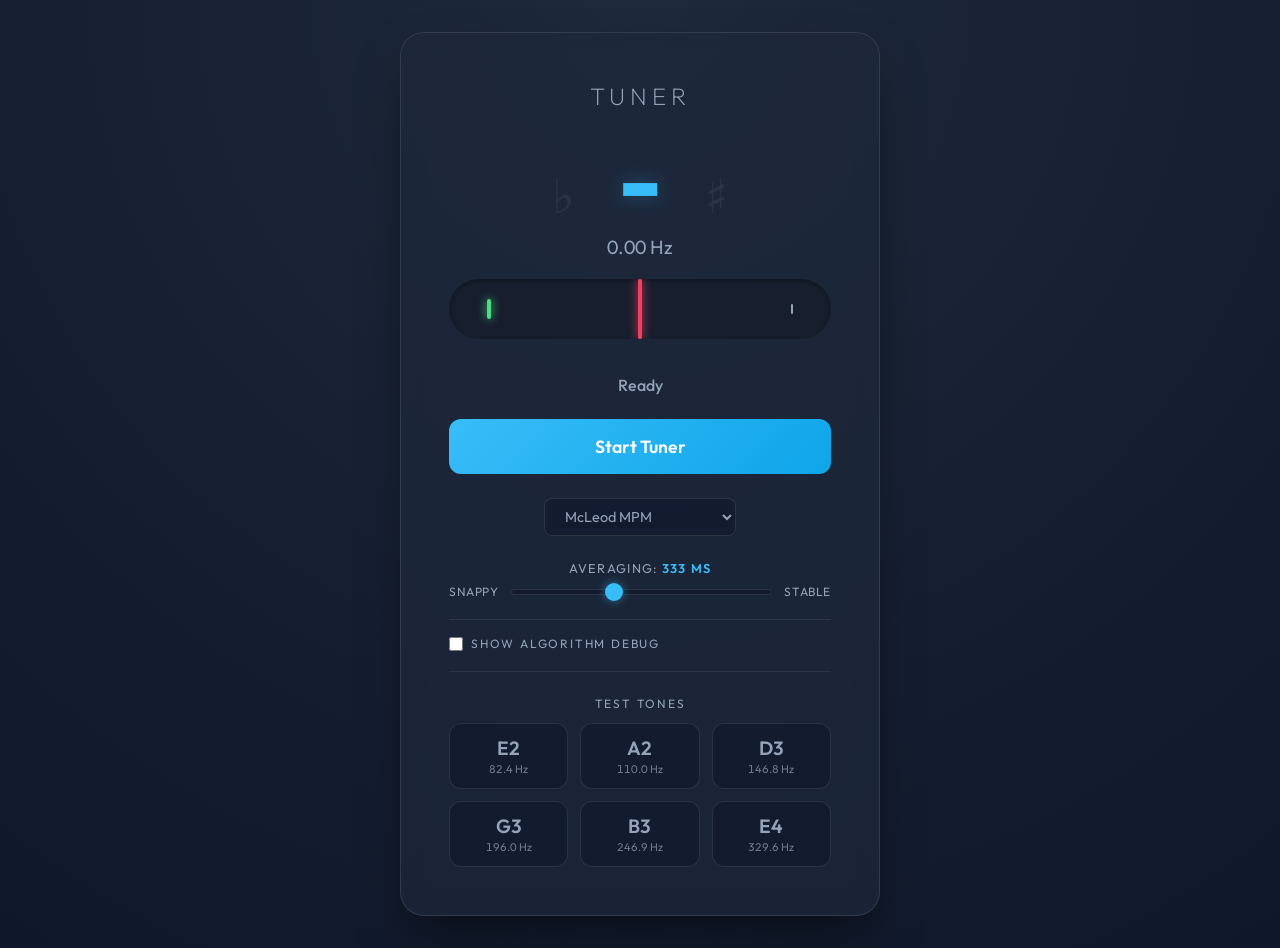
==== index.html @ 08ad1fb2 "Reodred a bit the elements of the GUI" ====
<!DOCTYPE html>
<html lang="en">

<head>
    <meta charset="UTF-8">
    <meta name="viewport" content="width=device-width, initial-scale=1.0">
    <title>Professional Guitar Tuner</title>
    <link rel="preconnect" href="https://fonts.googleapis.com">
    <link rel="preconnect" href="https://fonts.gstatic.com" crossorigin>
    <link href="https://fonts.googleapis.com/css2?family=Outfit:wght@200;400;700&display=swap" rel="stylesheet">
    <link rel="stylesheet" href="style.css">
</head>

<body>
    <div class="tuner-container">
        <h1 class="title">Tuner</h1>

        <div class="display-area">
            <div class="direction-indicator flat" id="flat-indicator">♭</div>
            <div class="note-display-group">
                <div class="note-name" id="note-name">-</div>
                <div class="frequency-text" id="frequency">0.00 Hz</div>
            </div>
            <div class="direction-indicator sharp" id="sharp-indicator">♯</div>
        </div>

        <div class="meter-container">
            <div class="meter-scale">
                <div class="marker center"></div>
                <div class="marker left-1"></div>
                <div class="marker right-1"></div>
            </div>
            <div class="needle" id="needle"></div>
        </div>

        <div class="status-indicator" id="tuning-status">Ready</div>

        <div class="action-group">
            <button id="start-btn" class="start-btn">Start Tuner</button>

            <select id="algorithm-select" class="algorithm-select">
                <option value="yin">YIN (Accurate)</option>
                <option value="mcleod" selected>McLeod MPM</option>
                <option value="autocorr">Autocorrelation (Fast)</option>
            </select>

            <div class="slider-group">
                <span class="slider-label">Averaging: <span id="smoothing-val">333 ms</span></span>
                <div class="slider-container">
                    <span class="slider-icon">Snappy</span>
                    <input type="range" id="smoothing-slider" class="styled-slider" min="1" max="50" value="20" step="1">
                    <span class="slider-icon">Stable</span>
                </div>
            </div>
        </div>

        <div class="debug-section">
            <label class="debug-label">
                <input type="checkbox" id="debug-toggle">
                Show Algorithm Debug
            </label>
            <div class="debug-canvas-wrapper" style="display: none;">
                <canvas id="debug-canvas"></canvas>
                <div id="debug-info" class="debug-info"></div>
            </div>
        </div>

        <div class="test-tone-section">
            <div class="test-tone-label">Test Tones</div>
            <div class="test-tone-grid">
                <button class="tone-btn" data-string="0">
                    <span class="tone-name">E2</span>
                    <span class="tone-freq">82.4 Hz</span>
                </button>
                <button class="tone-btn" data-string="1">
                    <span class="tone-name">A2</span>
                    <span class="tone-freq">110.0 Hz</span>
                </button>
                <button class="tone-btn" data-string="2">
                    <span class="tone-name">D3</span>
                    <span class="tone-freq">146.8 Hz</span>
                </button>
                <button class="tone-btn" data-string="3">
                    <span class="tone-name">G3</span>
                    <span class="tone-freq">196.0 Hz</span>
                </button>
                <button class="tone-btn" data-string="4">
                    <span class="tone-name">B3</span>
                    <span class="tone-freq">246.9 Hz</span>
                </button>
                <button class="tone-btn" data-string="5">
                    <span class="tone-name">E4</span>
                    <span class="tone-freq">329.6 Hz</span>
                </button>
            </div>
        </div>
    </div>

    <script src="app.js"></script>
</body>

</html>
---- style.css ----
:root {
    --bg-color: #0f172a;
    --card-bg: rgba(30, 41, 59, 0.7);
    --text-primary: #f8fafc;
    --text-secondary: #94a3b8;
    --accent-color: #38bdf8;
    --success-color: #4ade80;
    --warning-color: #fbbf24;
    --danger-color: #f87171;
    --needle-color: #f43f5e;
}

* {
    box-sizing: border-box;
    margin: 0;
    padding: 0;
}

body {
    font-family: 'Outfit', sans-serif;
    background-color: var(--bg-color);
    background-image: radial-gradient(circle at 50% 0%, #1e293b 0%, #0f172a 100%);
    color: var(--text-primary);
    display: flex;
    justify-content: center;
    align-items: center;
    min-height: 100vh;
    overflow: auto;
    padding: 2rem 0;
}

.tuner-container {
    background: var(--card-bg);
    backdrop-filter: blur(12px);
    -webkit-backdrop-filter: blur(12px);
    border: 1px solid rgba(255, 255, 255, 0.1);
    border-radius: 24px;
    padding: 3rem;
    width: 90%;
    max-width: 480px;
    text-align: center;
    box-shadow: 0 25px 50px -12px rgba(0, 0, 0, 0.5);
    display: flex;
    flex-direction: column;
    align-items: center;
    gap: 1.25rem;
}

.title {
    font-size: 1.5rem;
    font-weight: 200;
    text-transform: uppercase;
    letter-spacing: 0.2em;
    color: var(--text-secondary);
}

.controls {
    margin-bottom: 0;
    display: flex;
    flex-direction: column;
    align-items: center;
    gap: 1.5rem;
    width: 100%;
}

.slider-group {
    display: flex;
    flex-direction: column;
    align-items: center;
    gap: 0.5rem;
    width: 100%;
}

.slider-label {
    font-size: 0.8rem;
    color: var(--text-secondary);
    text-transform: uppercase;
    letter-spacing: 0.1em;
}

#smoothing-val {
    color: var(--accent-color);
    font-weight: 600;
}

.slider-container {
    display: flex;
    align-items: center;
    gap: 0.75rem;
    width: 100%;
}

.slider-icon {
    font-size: 0.75rem;
    color: var(--text-secondary);
    text-transform: uppercase;
    letter-spacing: 0.05em;
    user-select: none;
}

.styled-slider {
    -webkit-appearance: none;
    appearance: none;
    width: 100%;
    height: 6px;
    background: rgba(15, 23, 42, 0.6);
    border: 1px solid rgba(255, 255, 255, 0.1);
    border-radius: 3px;
    outline: none;
    flex: 1;
}

.styled-slider::-webkit-slider-thumb {
    -webkit-appearance: none;
    appearance: none;
    width: 18px;
    height: 18px;
    border-radius: 50%;
    background: var(--accent-color);
    cursor: pointer;
    box-shadow: 0 0 10px rgba(56, 189, 248, 0.5);
    transition: transform 0.1s;
}

.styled-slider::-moz-range-thumb {
    width: 18px;
    height: 18px;
    border-radius: 50%;
    background: var(--accent-color);
    cursor: pointer;
    box-shadow: 0 0 10px rgba(56, 189, 248, 0.5);
    border: none;
    transition: transform 0.1s;
}

.styled-slider::-webkit-slider-thumb:hover {
    transform: scale(1.2);
}

.styled-slider::-moz-range-thumb:hover {
    transform: scale(1.2);
}

.algorithm-select {
    padding: 0.5rem 1rem;
    background: rgba(15, 23, 42, 0.6);
    border: 1px solid rgba(255, 255, 255, 0.1);
    color: var(--text-secondary);
    border-radius: 8px;
    font-size: 0.9rem;
    outline: none;
    cursor: pointer;
    backdrop-filter: blur(4px);
    transition: all 0.2s;
    font-family: inherit;
}

.algorithm-select:hover {
    background: rgba(30, 41, 59, 0.8);
    border-color: var(--accent-color);
    color: var(--text-primary);
}

.display-area {
    margin: 0;
    display: flex;
    justify-content: center;
    align-items: center;
    gap: 2rem;
}

.note-display-group {
    display: flex;
    flex-direction: column;
    align-items: center;
}

.direction-indicator {
    font-size: 3rem;
    color: var(--text-secondary);
    opacity: 0.1;
    transition: opacity 0.2s, color 0.2s, text-shadow 0.2s;
}

.direction-indicator.visible {
    opacity: 1;
}

.direction-indicator.flat.visible {
    color: var(--warning-color);
    text-shadow: 0 0 20px var(--warning-color);
}

.direction-indicator.sharp.visible {
    color: var(--warning-color);
    text-shadow: 0 0 20px var(--warning-color);
}

.note-name {
    font-size: 6rem;
    font-weight: 700;
    line-height: 1;
    color: var(--accent-color);
    text-shadow: 0 0 20px rgba(56, 189, 248, 0.3);
    transition: color 0.3s ease, text-shadow 0.3s ease;
}

.note-name.in-tune {
    color: var(--success-color);
    text-shadow: 0 0 30px rgba(74, 222, 128, 0.5);
}

.frequency-text {
    font-size: 1.2rem;
    color: var(--text-secondary);
    font-variant-numeric: tabular-nums;
    margin-top: 0.5rem;
}

.meter-container {
    position: relative;
    width: 100%;
    height: 60px;
    background: rgba(0, 0, 0, 0.2);
    border-radius: 30px;
    overflow: hidden;
    margin-bottom: 1rem;
    box-shadow: inset 0 2px 4px rgba(0, 0, 0, 0.3);
}

.meter-scale {
    position: absolute;
    top: 50%;
    left: 0;
    width: 100%;
    height: 20px;
    transform: translateY(-50%);
    display: flex;
    justify-content: space-between;
    align-items: center;
    padding: 0 10%;
}

.marker {
    width: 2px;
    height: 10px;
    background: var(--text-secondary);
    border-radius: 2px;
}

.marker.center {
    height: 20px;
    width: 4px;
    background: var(--success-color);
    box-shadow: 0 0 10px var(--success-color);
}

.needle {
    position: absolute;
    top: 0;
    left: 50%;
    width: 4px;
    height: 100%;
    background: var(--needle-color);
    transform: translateX(-50%);
    transition: left 0.1s linear, background-color 0.2s;
    /* Smooth transition */
    box-shadow: 0 0 10px var(--needle-color);
    border-radius: 2px;
}

.status-indicator {
    font-size: 1rem;
    font-weight: 500;
    color: var(--text-secondary);
    min-height: 1.5rem;
}

.action-group {
    display: flex;
    flex-direction: column;
    align-items: center;
    gap: 1.5rem;
    width: 100%;
}

.start-btn {
    background: linear-gradient(135deg, var(--accent-color), #0ea5e9);
    color: #fff;
    border: none;
    padding: 1rem 2rem;
    border-radius: 12px;
    font-size: 1.1rem;
    font-weight: 600;
    cursor: pointer;
    transition: transform 0.2s, box-shadow 0.2s;
    font-family: inherit;
    width: 100%;
}

.start-btn:hover {
    transform: translateY(-2px);
    box-shadow: 0 10px 20px -5px rgba(14, 165, 233, 0.4);
}

.start-btn:active {
    transform: translateY(0);
}

/* Debug Section */
.debug-section {
    width: 100%;
    border-top: 1px solid rgba(255, 255, 255, 0.08);
    padding-top: 1rem;
}

.debug-label {
    display: flex;
    align-items: center;
    gap: 0.5rem;
    font-size: 0.75rem;
    text-transform: uppercase;
    letter-spacing: 0.15em;
    color: var(--text-secondary);
    cursor: pointer;
    user-select: none;
}

.debug-label input[type="checkbox"] {
    accent-color: var(--accent-color);
    width: 14px;
    height: 14px;
    cursor: pointer;
}

.debug-canvas-wrapper {
    margin-top: 0.75rem;
    width: 100%;
    border-radius: 12px;
    overflow: hidden;
    border: 1px solid rgba(255, 255, 255, 0.08);
}

.debug-canvas-wrapper canvas {
    width: 100%;
    display: block;
}

.debug-info {
    padding: 0.5rem 0.75rem;
    font-size: 0.7rem;
    font-family: 'Outfit', monospace;
    color: var(--text-secondary);
    background: rgba(15, 23, 42, 0.8);
    line-height: 1.6;
    display: grid;
    grid-template-columns: repeat(3, 1fr);
}

.debug-info span {
    white-space: nowrap;
    font-variant-numeric: tabular-nums;
}

.debug-info .perf-good { color: var(--success-color); }
.debug-info .perf-ok { color: var(--warning-color); }
.debug-info .perf-bad { color: var(--danger-color); }

/* Test Tone Section */
.test-tone-section {
    width: 100%;
    border-top: 1px solid rgba(255, 255, 255, 0.08);
    padding-top: 1.5rem;
}

.test-tone-label {
    font-size: 0.75rem;
    text-transform: uppercase;
    letter-spacing: 0.15em;
    color: var(--text-secondary);
    margin-bottom: 0.75rem;
}

.test-tone-grid {
    display: grid;
    grid-template-columns: repeat(3, 1fr);
    gap: 0.75rem;
    width: 100%;
}

.tone-btn {
    display: flex;
    flex-direction: column;
    align-items: center;
    justify-content: center;
    padding: 0.75rem 0.5rem;
    background: rgba(15, 23, 42, 0.6);
    border: 1px solid rgba(255, 255, 255, 0.1);
    color: var(--text-secondary);
    border-radius: 12px;
    cursor: pointer;
    transition: all 0.2s;
    font-family: inherit;
    min-height: 60px;
    user-select: none;
    -webkit-tap-highlight-color: transparent;
}

.tone-btn:hover {
    background: rgba(30, 41, 59, 0.8);
    border-color: rgba(255, 255, 255, 0.2);
    color: var(--text-primary);
}

.tone-btn.active {
    background: rgba(56, 189, 248, 0.15);
    border-color: var(--accent-color);
    color: var(--accent-color);
    box-shadow: 0 0 15px rgba(56, 189, 248, 0.2);
}

.tone-btn.active .tone-freq {
    color: var(--accent-color);
    opacity: 0.8;
}

.tone-name {
    font-size: 1.2rem;
    font-weight: 600;
    margin-bottom: 2px;
}

.tone-freq {
    font-size: 0.7rem;
    opacity: 0.7;
    font-variant-numeric: tabular-nums;
}

/* Responsive adjustments */
@media (max-width: 480px) {
    .note-name {
        font-size: 4rem;
    }

    .tuner-container {
        padding: 2rem;
    }
}
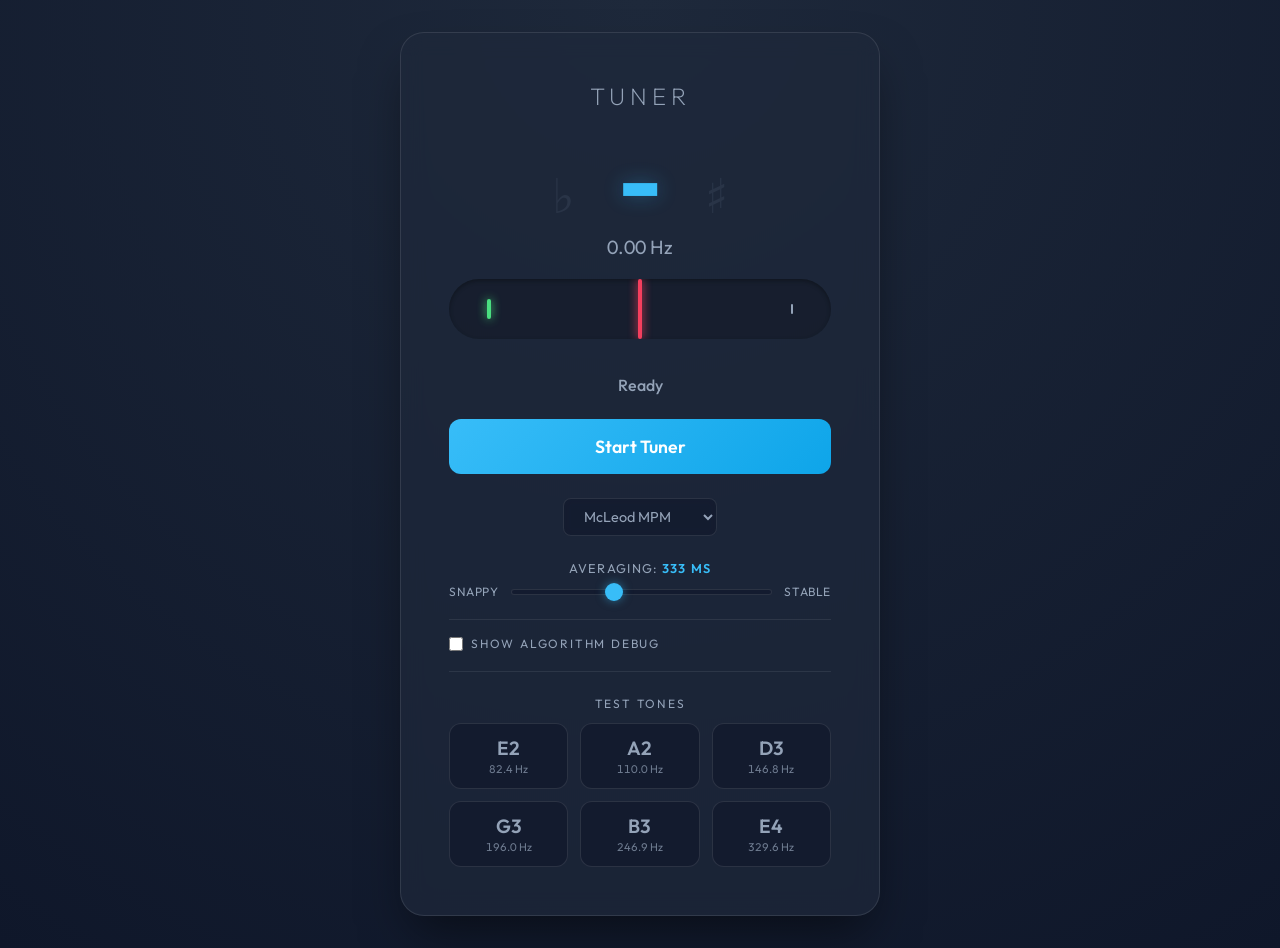
==== commit 486d2326: "refactor: Simplify algorithm selection option text and reformat smoothing slider input." ====
--- a/index.html
+++ b/index.html
@@ -39,16 +39,17 @@
             <button id="start-btn" class="start-btn">Start Tuner</button>
 
             <select id="algorithm-select" class="algorithm-select">
-                <option value="yin">YIN (Accurate)</option>
+                <option value="yin">YIN</option>
                 <option value="mcleod" selected>McLeod MPM</option>
-                <option value="autocorr">Autocorrelation (Fast)</option>
+                <option value="autocorr">Autocorrelation</option>
             </select>
 
             <div class="slider-group">
                 <span class="slider-label">Averaging: <span id="smoothing-val">333 ms</span></span>
                 <div class="slider-container">
                     <span class="slider-icon">Snappy</span>
-                    <input type="range" id="smoothing-slider" class="styled-slider" min="1" max="50" value="20" step="1">
+                    <input type="range" id="smoothing-slider" class="styled-slider" min="1" max="50" value="20"
+                        step="1">
                     <span class="slider-icon">Stable</span>
                 </div>
             </div>
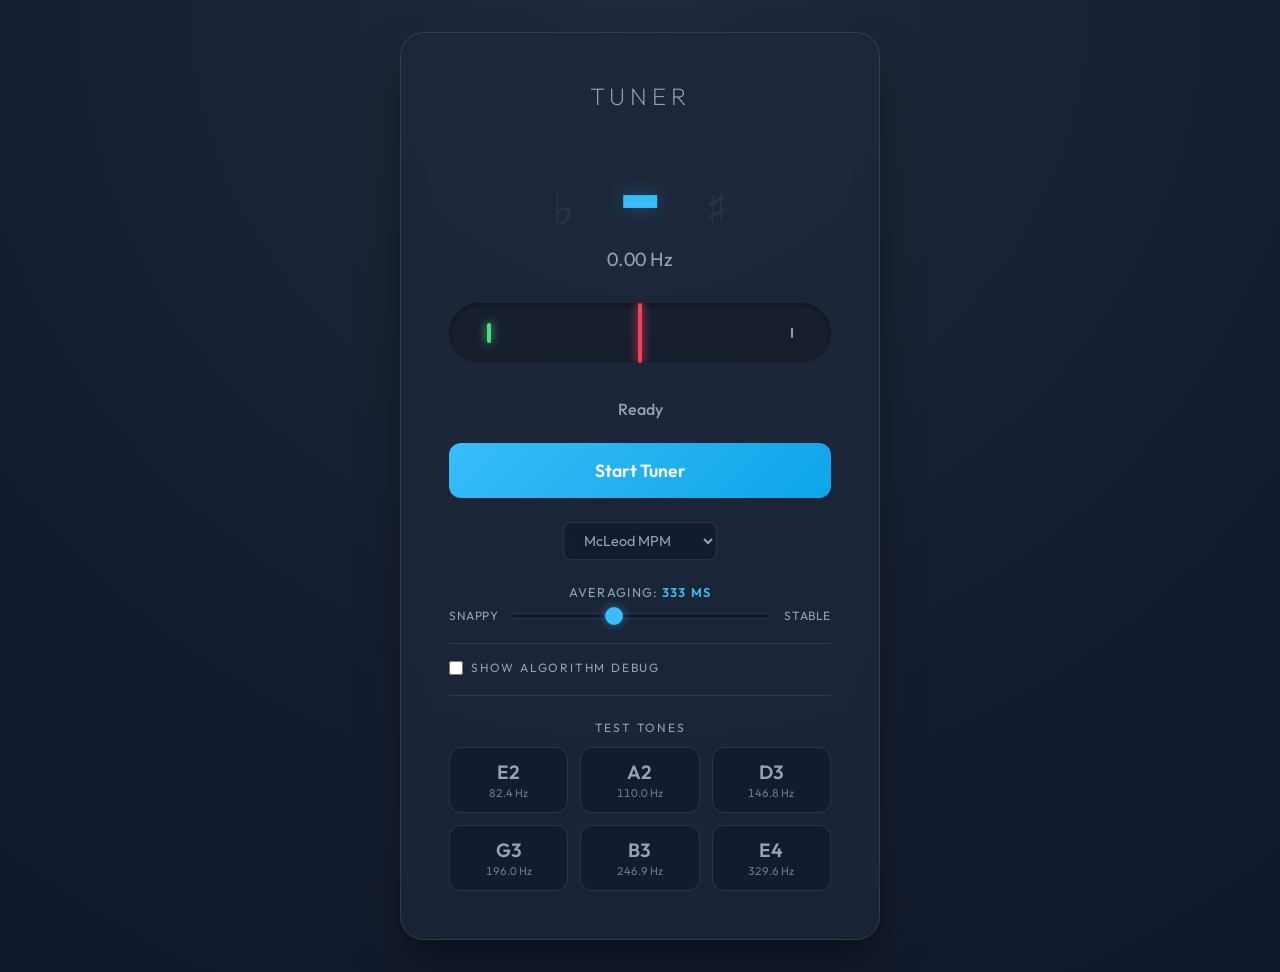
==== commit e710e351: "Refactoring: Splitting all algos into separate files" ====
--- a/index.html
+++ b/index.html
@@ -97,6 +97,14 @@
         </div>
     </div>
 
+    <!-- Load scripts in dependency order -->
+    <script src="pitch-common.js"></script>
+    <script src="yin-detector.js"></script>
+    <script src="autocorrelation-detector.js"></script>
+    <script src="mcleod-detector.js"></script>
+    <script src="debug-plot.js"></script>
+    <script src="tuner.js"></script>
+    <script src="test-tone-generator.js"></script>
     <script src="app.js"></script>
 </body>
 
--- a/style.css
+++ b/style.css
@@ -162,7 +162,7 @@
 }
 
 .display-area {
-    margin: 0;
+    margin: 0.75rem 0;
     display: flex;
     justify-content: center;
     align-items: center;
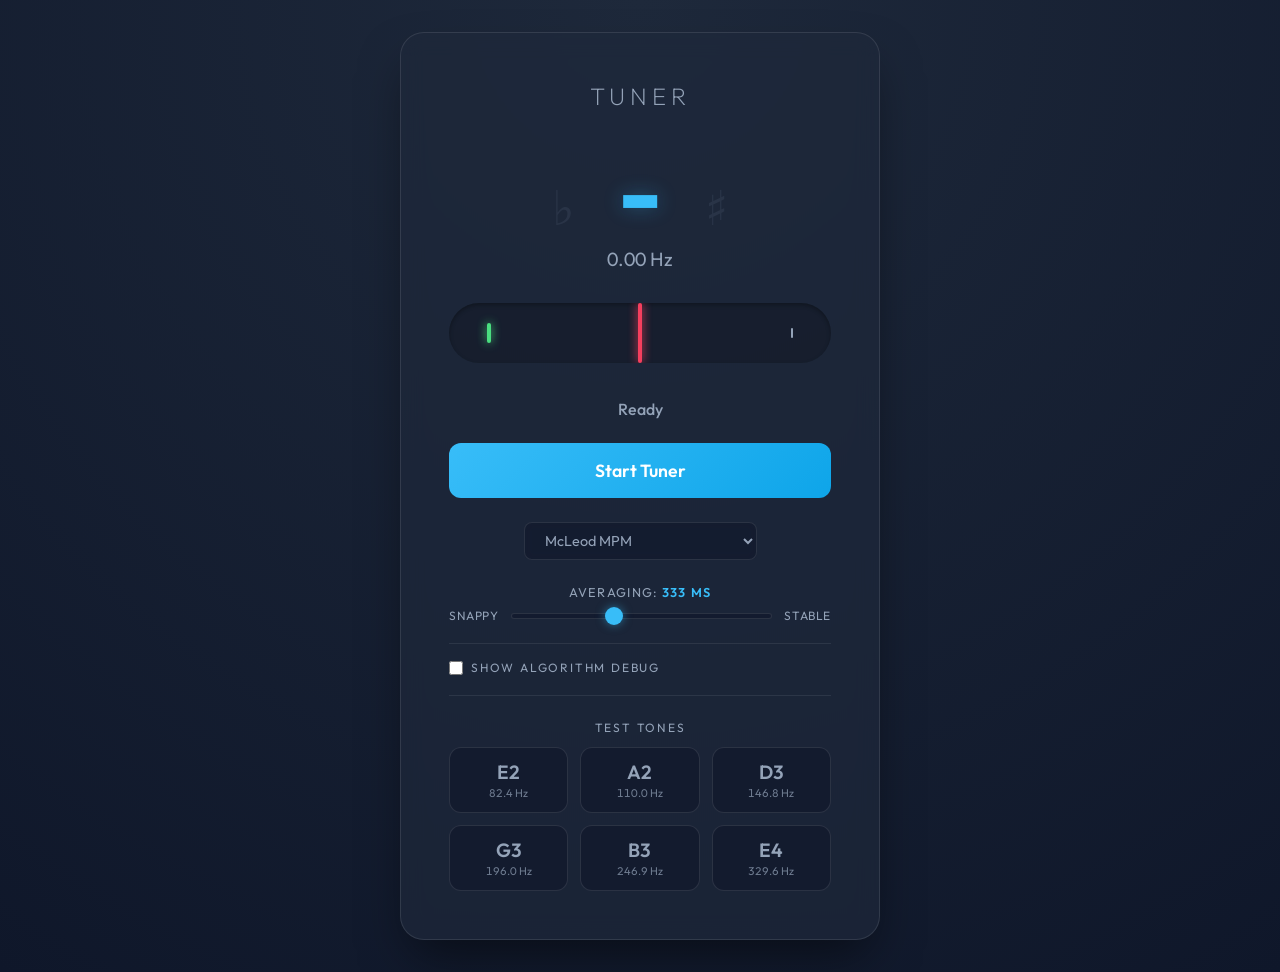
==== commit 95b8f966: "First version of Harmonic Product Spectrum." ====
--- a/index.html
+++ b/index.html
@@ -42,6 +42,7 @@
                 <option value="yin">YIN</option>
                 <option value="mcleod" selected>McLeod MPM</option>
                 <option value="autocorr">Autocorrelation</option>
+                <option value="hps">Harmonic Product Spectrum</option>
             </select>
 
             <div class="slider-group">
@@ -102,6 +103,7 @@
     <script src="yin-detector.js"></script>
     <script src="autocorrelation-detector.js"></script>
     <script src="mcleod-detector.js"></script>
+    <script src="hps-detector.js"></script>
     <script src="debug-plot.js"></script>
     <script src="tuner.js"></script>
     <script src="test-tone-generator.js"></script>
